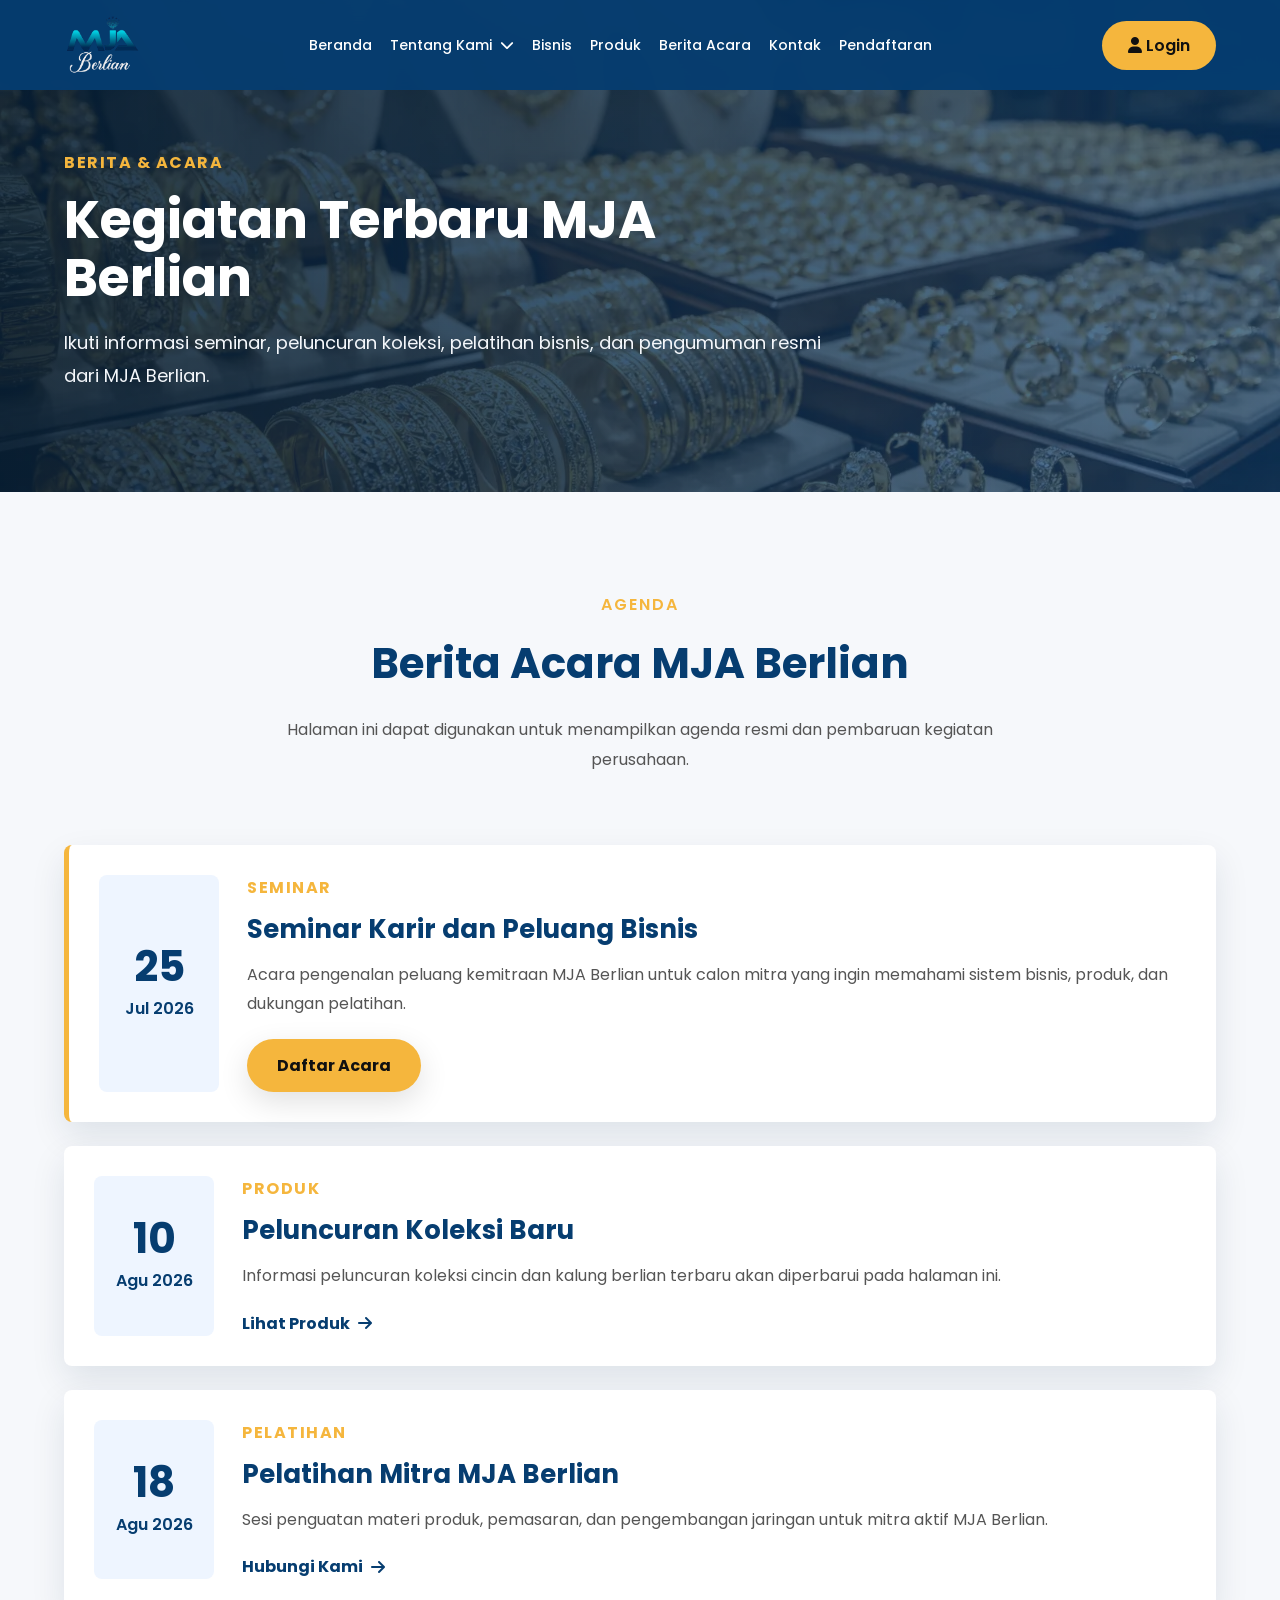
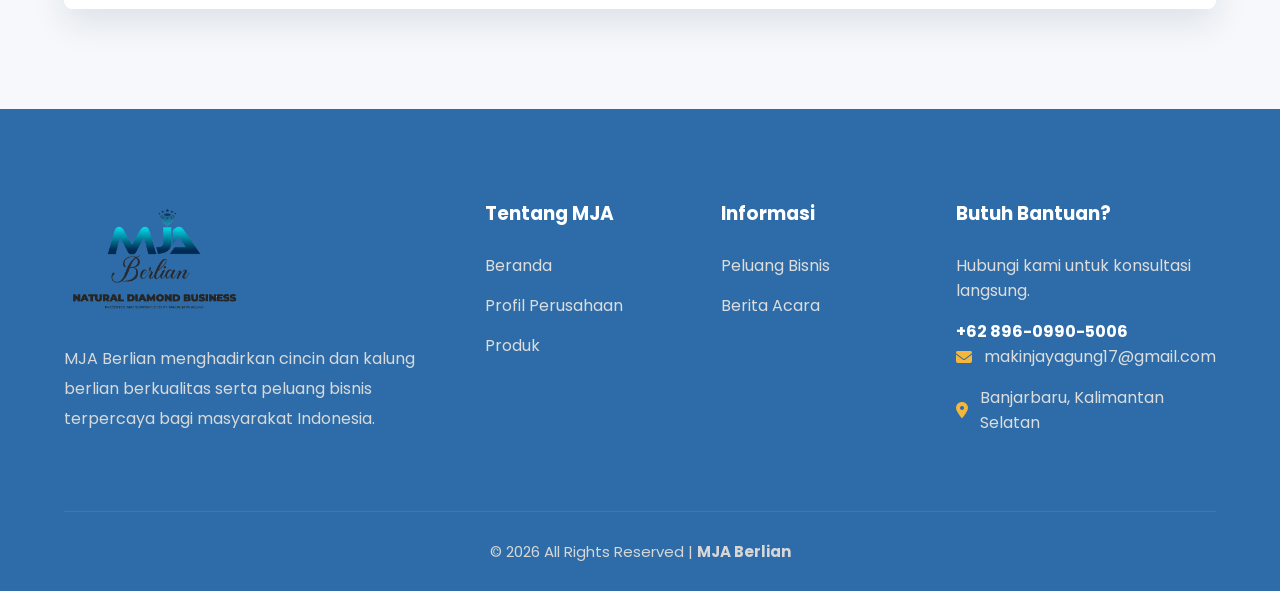
==== berita-acara.html @ 24bf53c7 "update terbaru" ====
<!DOCTYPE html>
<html lang="id">
<head>
    <meta charset="UTF-8">
    <meta name="viewport" content="width=device-width, initial-scale=1.0">
    <title>Berita Acara | MJA Berlian</title>
    <meta name="description" content="Berita, kegiatan, seminar, dan pengumuman resmi MJA Berlian.">
    <link rel="preconnect" href="https://fonts.googleapis.com">
    <link rel="preconnect" href="https://fonts.gstatic.com" crossorigin>
    <link href="https://fonts.googleapis.com/css2?family=Poppins:wght@300;400;500;600;700;800&display=swap" rel="stylesheet">
    <link rel="stylesheet" href="https://cdnjs.cloudflare.com/ajax/libs/font-awesome/6.6.0/css/all.min.css">
    <link rel="stylesheet" href="css/style.css">
    <link rel="stylesheet" href="css/responsive.css">
</head>
<body>
    <header>
        <nav class="navbar">
            <div class="container navbar-container">
                <a href="index.html" class="logo" aria-label="MJA Berlian">
                    <img src="images/logo.png" alt="MJA Berlian" loading="lazy" data-src="images/logo.png">
                </a>

                <ul class="nav-menu">
                    <li><a href="index.html#home">Beranda</a></li>
                    <li class="dropdown">
                        <a href="index.html#tentang">Tentang Kami <i class="fa-solid fa-chevron-down"></i></a>
                        <ul class="dropdown-menu">
                            <li><a href="index.html#profil">Profil</a></li>
                            <li><a href="index.html#visi">Visi & Misi</a></li>
                            <li><a href="index.html#business">Business</a></li>
                            <li><a href="index.html#keunggulan">Keunggulan</a></li>
                        </ul>
                    </li>
                    <li><a href="index.html#peluang">Bisnis</a></li>
                    <li><a href="produk.html">Produk</a></li>
                    <li><a href="berita-acara.html" class="active">Berita Acara</a></li>
                    <li><a href="index.html#contact">Kontak</a></li>
                    <li><a id="pendaftaran-link" href="https://forms.gle/EcQ9DQEofBSi8EZZ6" target="_blank" rel="noopener">Pendaftaran</a></li>
                </ul>

                <div class="nav-right">
                    <a href="https://office.mjaglobal.net/login" class="login-btn" target="_blank" rel="noopener">
                        <i class="fa-solid fa-user"></i> Login
                    </a>
                </div>

                <button id="menuToggle" aria-label="Buka menu" aria-expanded="false">
                    <span></span>
                    <span></span>
                    <span></span>
                </button>
            </div>
        </nav>
    </header>

    <main>
        <section class="news-hero">
            <div class="container">
                <div class="news-hero-content">
                    <span>Berita & Acara</span>
                    <h1>Kegiatan Terbaru MJA Berlian</h1>
                    <p>Ikuti informasi seminar, peluncuran koleksi, pelatihan bisnis, dan pengumuman resmi dari MJA Berlian.</p>
                </div>
            </div>
        </section>

        <section class="news-section">
            <div class="container">
                <div class="section-title">
                    <span>Agenda</span>
                    <h2>Berita Acara MJA Berlian</h2>
                    <p>Halaman ini dapat digunakan untuk menampilkan agenda resmi dan pembaruan kegiatan perusahaan.</p>
                </div>

                <div class="news-list">
                    <article class="news-card featured">
                        <div class="news-date">
                            <strong>25</strong>
                            <span>Jul 2026</span>
                        </div>
                        <div class="news-content">
                            <span class="news-tag">Seminar</span>
                            <h3>Seminar Karir dan Peluang Bisnis</h3>
                            <p>Acara pengenalan peluang kemitraan MJA Berlian untuk calon mitra yang ingin memahami sistem bisnis, produk, dan dukungan pelatihan.</p>
                            <a href="https://forms.gle/EcQ9DQEofBSi8EZZ6" target="_blank" rel="noopener" class="primary-btn">Daftar Acara</a>
                        </div>
                    </article>

                    <article class="news-card">
                        <div class="news-date">
                            <strong>10</strong>
                            <span>Agu 2026</span>
                        </div>
                        <div class="news-content">
                            <span class="news-tag">Produk</span>
                            <h3>Peluncuran Koleksi Baru</h3>
                            <p>Informasi peluncuran koleksi cincin dan kalung berlian terbaru akan diperbarui pada halaman ini.</p>
                            <a href="produk.html" class="text-link">Lihat Produk <i class="fa-solid fa-arrow-right"></i></a>
                        </div>
                    </article>

                    <article class="news-card">
                        <div class="news-date">
                            <strong>18</strong>
                            <span>Agu 2026</span>
                        </div>
                        <div class="news-content">
                            <span class="news-tag">Pelatihan</span>
                            <h3>Pelatihan Mitra MJA Berlian</h3>
                            <p>Sesi penguatan materi produk, pemasaran, dan pengembangan jaringan untuk mitra aktif MJA Berlian.</p>
                            <a href="index.html#contact" class="text-link">Hubungi Kami <i class="fa-solid fa-arrow-right"></i></a>
                        </div>
                    </article>
                </div>
            </div>
        </section>
    </main>

    <footer>
        <div class="container">
            <div class="footer-grid">
                <div class="footer-about">
                    <img src="images/footer-logo.png" alt="MJA Berlian" loading="lazy" data-src="images/footer-logo.png">
                    <p>MJA Berlian menghadirkan cincin dan kalung berlian berkualitas serta peluang bisnis terpercaya bagi masyarakat Indonesia.</p>
                </div>
                <div class="footer-menu">
                    <h3>Tentang MJA</h3>
                    <ul>
                        <li><a href="index.html">Beranda</a></li>
                        <li><a href="index.html#tentang">Profil Perusahaan</a></li>
                        <li><a href="produk.html">Produk</a></li>
                    </ul>
                </div>
                <div class="footer-information">
                    <h3>Informasi</h3>
                    <ul>
                        <li><a href="index.html#peluang">Peluang Bisnis</a></li>
                        <li><a href="berita-acara.html">Berita Acara</a></li>
                    </ul>
                </div>
                <div class="footer-contact">
                    <h3>Butuh Bantuan?</h3>
                    <p>Hubungi kami untuk konsultasi langsung.</p>
                    <h4>+62 896-0990-5006</h4>
                    <p><i class="fa-solid fa-envelope"></i> makinjayagung17@gmail.com</p>
                    <p><i class="fa-solid fa-location-dot"></i> Banjarbaru, Kalimantan Selatan</p>
                </div>
            </div>
            <div class="footer-bottom">
                <p>&copy; 2026 All Rights Reserved | <strong>MJA Berlian</strong></p>
            </div>
        </div>
    </footer>

    <button id="backToTop" aria-label="Kembali ke atas">
        <i class="fa-solid fa-arrow-up"></i>
    </button>

    <script src="js/script.js"></script>
</body>
</html>
---- css/style.css ----
/* ==========================================================
        MJA BERLIAN OFFICIAL WEBSITE
        STYLE.CSS
        PART 1
========================================================== */


/* ==========================================================
                        GOOGLE FONT
========================================================== */

@import url('https://fonts.googleapis.com/css2?family=Poppins:wght@300;400;500;600;700;800&display=swap');


/* ==========================================================
                        RESET
========================================================== */

*{
    margin:0;
    padding:0;
    box-sizing:border-box;
}

html{
    scroll-behavior:smooth;
}

body{

    font-family:'Poppins',sans-serif;

    background:#ffffff;

    color:#333;

    overflow-x:hidden;

}

img{

    width:100%;

    display:block;

}

a{

    text-decoration:none;

}

ul{

    list-style:none;

}

button{

    border:none;

    cursor:pointer;

    font-family:'Poppins',sans-serif;

}

input,
textarea{

    outline:none;

    font-family:'Poppins',sans-serif;

}


/* ==========================================================
                        ROOT
========================================================== */

:root{

    --primary:#003B73;

    --primary-dark:#002B55;

    --secondary:#F5B400;

    --white:#ffffff;

    --text:#555;

    --border:#e7e7e7;

    --background:#f8fbff;

    --shadow:0 10px 30px rgba(0,0,0,.08);

    --radius:20px;

    --transition:.35s ease;

}


/* ==========================================================
                        CONTAINER
========================================================== */

.container{

    width:90%;

    max-width:1280px;

    margin:auto;

}

section{

    padding:100px 0;

}


/* ==========================================================
                    SECTION TITLE
========================================================== */

.section-title{

    text-align:center;

    margin-bottom:70px;

}

.section-title span{

    color:var(--secondary);

    font-weight:600;

    text-transform:uppercase;

    letter-spacing:2px;

}

.section-title h2{

    margin-top:15px;

    font-size:42px;

    color:var(--primary);

}

.section-title p{

    margin:auto;

    margin-top:20px;

    max-width:760px;

    color:var(--text);

    line-height:30px;

}


/* ==========================================================
                        BUTTON
========================================================== */

.primary-btn{

    display:inline-flex;

    align-items:center;

    gap:10px;

    padding:14px 30px;

    background:var(--secondary);

    color:#111;

    border-radius:50px;

    font-weight:700;

    transition:var(--transition);

    box-shadow:0 10px 30px rgba(0,0,0,.12);

}

.primary-btn:hover{

    transform:translateY(-4px);

    box-shadow:0 15px 30px rgba(0,0,0,.15);

}

.secondary-btn{

    display:inline-flex;

    align-items:center;

    justify-content:center;

    padding:16px 34px;

    border-radius:50px;

    border:2px solid #fff;

    color:#fff;

    transition:var(--transition);

}

.secondary-btn:hover{

    background:#fff;

    color:var(--primary);

}

.white-btn{

    display:inline-flex;

    align-items:center;

    gap:8px;

    padding:14px 28px;

    border-radius:40px;

    background:#fff;

    color:var(--primary);

    font-weight:600;

    transition:var(--transition);

}

.white-btn:hover{

    transform:translateY(-3px);

}


/* ==========================================================
                        LOADER
========================================================== */

#loader{

    position:fixed;

    inset:0;

    background:#fff;

    display:flex;

    justify-content:center;

    align-items:center;

    z-index:99999;

}

.loader-content{

    text-align:center;

}

.loader-content img{

    width:140px;

    margin:auto;

    margin-bottom:25px;

}

.loader-circle{

    width:60px;

    height:60px;

    border-radius:50%;

    border:6px solid #ddd;

    border-top:6px solid var(--secondary);

    margin:auto;

    animation:spin 1s linear infinite;

}

.loader-content p{

    margin-top:20px;

    color:var(--primary);

}

@keyframes spin{

    to{

        transform:rotate(360deg);

    }

}


/* ==========================================================
                    BACK TO TOP
========================================================== */

#backToTop{

    position:fixed;

    right:30px;

    bottom:30px;

    width:55px;

    height:55px;

    border-radius:50%;

    background:var(--secondary);

    color:#111;

    font-size:18px;

    display:flex;

    justify-content:center;

    align-items:center;

    box-shadow:var(--shadow);

    opacity:0;

    visibility:hidden;

    transition:.4s;

    z-index:900;

}

#backToTop.show{

    opacity:1;

    visibility:visible;

}


/* ==========================================================
                        NAVBAR
========================================================== */

header{

    position:fixed;

    width:100%;

    top:0;

    left:0;

    z-index:999;

}

.navbar{

    background:#003B73;

    box-shadow:none;

    transition:.35s;

}

.navbar.scrolled{

    box-shadow:0 8px 25px rgba(0,0,0,.15);

}

.navbar-container{

    display:flex;

    justify-content:space-between;

    align-items:center;

    height:90px;

}

.logo img{

    width:180px;

}

.nav-menu{

    display:flex;

    gap:24px;

    align-items:center;

}

.nav-menu>li{

    position:relative;

}

.nav-menu>li>a{

    color:#fff;

    font-weight:500;

    display:flex;

    align-items:center;

    gap:8px;

    transition:.3s;

}

.nav-menu>li>a:hover{

    color:var(--secondary);

}


/* ==========================================================
                        DROPDOWN
========================================================== */

.dropdown-menu{

    position:absolute;

    top:120%;

    left:0;

    width:220px;

    background:#fff;

    border-radius:15px;

    box-shadow:var(--shadow);

    opacity:0;

    visibility:hidden;

    transition:.3s;

    overflow:hidden;

}

.dropdown:hover .dropdown-menu{

    opacity:1;

    visibility:visible;

    top:110%;

}

.dropdown-menu li a{

    display:block;

    padding:15px 20px;

    color:#333;

    transition:.3s;

}

.dropdown-menu li a:hover{

    background:var(--primary);

    color:#fff;

}


/* ==========================================================
                        LOGIN
========================================================== */

.login-btn{

    padding:13px 26px;

    border-radius:40px;

    background:var(--secondary);

    color:#111;

    font-weight:600;

    transition:.3s;

}

.login-btn:hover{

    transform:translateY(-3px);

}


/* ==========================================================
                    HAMBURGER
========================================================== */

#menuToggle{

    display:none;

    flex-direction:column;

    gap:6px;

    cursor:pointer;

}

#menuToggle span{

    width:28px;

    height:3px;

    background:#fff;

    border-radius:20px;

    transition:.25s;

}

#menuToggle.active span:nth-child(1){

    transform: translateY(8px) rotate(45deg);

}

#menuToggle.active span:nth-child(2){

    opacity:0;

}

#menuToggle.active span:nth-child(3){

    transform: translateY(-8px) rotate(-45deg);

}

/* ==========================================================
                        HERO
========================================================== */

.hero{

    position:relative;

    width:100%;

    /* extend hero to sit closer to next section */
    height:calc(100vh - 60px);

    min-height:640px;

    overflow:hidden;

}

/* pull next section up so hero image meets it visually */
.exclusive-products{
    margin-top:-80px;
    padding-top:160px; /* keep visual spacing for content */
}

.hero-slider{

    position:relative;

    width:100%;

    height:100%;

}

.hero-slide{

    position:absolute;

    inset:0;

    opacity:0;

    visibility:hidden;

    transition:1s ease;

}

.hero-slide.active{

    opacity:1;

    visibility:visible;

    z-index:2;

}

.hero-slide img{
 
    width:100%;
 
    height:100%;
 
    object-fit:cover;
 
    /* animation moved to active slide for performance */
 
}

.hero-slide.active img{
 
    animation:zoomHero 12s linear infinite;
 
}

@keyframes zoomHero{

    from{

        transform:scale(1);

    }

    to{

        transform:scale(1.12);

    }

}

.hero-overlay{

    position:absolute;

    inset:0;

    background:linear-gradient(

        rgba(0,25,55,.72),

        rgba(0,40,85,.70)

    );

}

.hero-top-text{

    position:absolute;

    top:18px;

    left:0;

    right:0;

    text-align:center;

    color:var(--secondary);

    font-weight:700;

    z-index:6;

    font-size:15px;

    letter-spacing:1px;

}

.hero .container{

    position:relative;

    height:100%;

    display:flex;

    align-items:center;

    z-index:3;

}

.hero-content{

    max-width:720px;

    color:#fff;

    display:flex;

    flex-direction:column;

    justify-content:center;

    height:100%;

    padding-top:40px; /* push title slightly down from top text */

}

.hero-content span{

    display:inline-block;

    color:var(--secondary);

    font-size:18px;

    font-weight:600;

    margin-bottom:18px;

    letter-spacing:2px;

    text-transform:uppercase;

}

.hero-content h1{

    font-size:54px;

    line-height:1.05;

    margin-bottom:20px;

    font-weight:700;

    text-shadow:0 6px 18px rgba(0,0,0,.32);

}

.hero-content p{

    font-size:18px;

    line-height:34px;

    color:#f2f2f2;

    margin-bottom:40px;

    max-width:650px;

}

.hero-button{

    display:flex;

    gap:18px;

    flex-wrap:wrap;

}


/* ==========================================================
                    HERO NAVIGATION
========================================================== */

.hero-navigation{

    position:absolute;

    top:50%;

    left:0;

    width:100%;

    transform:translateY(-50%);

    display:flex;

    justify-content:space-between;

    padding:0 40px;

    z-index:5;

}

.hero-prev,
.hero-next{

    width:58px;

    height:58px;

    border-radius:50%;

    background:rgba(255,255,255,.18);

    backdrop-filter:blur(8px);

    color:#fff;

    display:flex;

    justify-content:center;

    align-items:center;

    font-size:18px;

    transition:.35s;

}

.hero-prev:hover,
.hero-next:hover{

    background:var(--secondary);

    color:#111;

}


/* ==========================================================
                    HERO DOT
========================================================== */

.hero-indicator{

    position:absolute;

    left:50%;

    bottom:40px;

    transform:translateX(-50%);

    display:flex;

    gap:12px;

    z-index:5;

}

.hero-indicator .dot{

    width:14px;

    height:14px;

    border-radius:50%;

    background:rgba(255,255,255,.5);

    cursor:pointer;

    transition:.35s;

}

.hero-indicator .dot.active{

    background:var(--secondary);

    transform:scale(1.2);

}


/* ==========================================================
                HERO PROGRESS BAR
========================================================== */

.hero-progress{

    position:absolute;

    left:0;

    bottom:0;

    width:100%;

    height:5px;

    background:rgba(255,255,255,.15);

    z-index:6;

}

.progress-bar{

    width:0;

    height:100%;

    background:var(--secondary);

}


/* ==========================================================
                PRODUK EKSKLUSIF
========================================================== */

.exclusive-products{

    background:#fff;

}

.exclusive-grid{

    display:grid;

    grid-template-columns:2fr 1fr;

    gap:30px;

}

.exclusive-right{

    display:grid;

    gap:30px;

}

.exclusive-card{

    position:relative;

    overflow:hidden;

    border-radius:25px;

    min-height:320px;

    box-shadow:var(--shadow);

}

.exclusive-card.large{

    min-height:670px;

}

.exclusive-card img{

    width:100%;

    height:100%;

    object-fit:cover;

    transition:.6s;

}

.exclusive-card:hover img{

    transform:scale(1.08);

}

.exclusive-card .overlay{

    position:absolute;

    inset:0;

    background:linear-gradient(

        rgba(0,0,0,.10),

        rgba(0,0,0,.75)

    );

}

.card-content{

    position:absolute;

    left:35px;

    right:35px;

    bottom:35px;

    color:#fff;

    z-index:2;

}

.product-label{

    display:inline-block;

    padding:8px 18px;

    border-radius:30px;

    background:rgba(255,255,255,.18);

    backdrop-filter:blur(6px);

    margin-bottom:20px;

    font-size:14px;

}

.card-content h3{

    font-size:34px;

    margin-bottom:15px;

}

.card-content p{

    line-height:30px;

    margin-bottom:25px;

    color:#f1f1f1;

}
/* ==========================================================
                    PRODUK TERBAIK
========================================================== */

.best-products{

    background:var(--background);

}

.best-header{

    display:flex;

    justify-content:space-between;

    align-items:center;

    margin-bottom:50px;

    flex-wrap:wrap;

    gap:20px;

}

.best-header span{

    color:var(--secondary);

    font-weight:600;

    text-transform:uppercase;

}

.best-header h2{

    color:var(--primary);

    font-size:40px;

    margin-top:10px;

}

.product-filter{

    display:flex;

    justify-content:center;

    gap:18px;

    margin-bottom:50px;

    flex-wrap:wrap;

}

.filter-btn{

    padding:14px 28px;

    border-radius:40px;

    background:#fff;

    color:var(--primary);

    border:1px solid #ddd;

    transition:var(--transition);

    font-weight:600;

}

.filter-btn.active,
.filter-btn:hover{

    background:var(--primary);

    color:#fff;

}

.product-grid{

    display:grid;

    grid-template-columns:repeat(auto-fit,minmax(280px,1fr));

    gap:30px;

}

.product-card{

    background:#fff;

    border-radius:25px;

    overflow:hidden;

    box-shadow:var(--shadow);

    transition:.4s;

}

.product-card:hover{

    transform:translateY(-12px);

}

.product-image{

    height:270px;

    overflow:hidden;

}

.product-image img{

    width:100%;

    height:100%;

    object-fit:cover;

    transition:.5s;

}

.product-card:hover img{

    transform:scale(1.08);

}

.product-info{

    padding:25px;

}

.product-category{

    display:inline-block;

    padding:7px 18px;

    background:#eef5ff;

    color:var(--primary);

    border-radius:30px;

    font-size:13px;

    margin-bottom:15px;

}

.product-info h3{

    font-size:23px;

    color:var(--primary);

    margin-bottom:12px;

}

.product-info p{

    color:var(--text);

    line-height:28px;

    margin-bottom:20px;

}

.product-footer{

    display:flex;

    justify-content:space-between;

    align-items:center;

}

.product-price{

    color:var(--secondary);

    font-weight:700;

    font-size:20px;

}



/* ==========================================================
                    PELUANG BISNIS
========================================================== */

.business-opportunity{

    background:#fff;

}

.business-wrapper{

    display:grid;

    grid-template-columns:1fr 1fr;

    gap:70px;

    align-items:center;

}

.business-image{

    border-radius:25px;

    overflow:hidden;

    box-shadow:var(--shadow);

}

.business-image img{

    height:600px;

    object-fit:cover;

}

.business-content span{

    color:var(--secondary);

    font-weight:600;

    letter-spacing:2px;

    text-transform:uppercase;

}

.business-content h2{

    margin:20px 0;

    font-size:46px;

    color:var(--primary);

    line-height:1.2;

}

.business-content p{

    margin-bottom:20px;

    color:var(--text);

    line-height:32px;

}



/* ==========================================================
                        ABOUT
========================================================== */

.about-grid{

    display:grid;

    grid-template-columns:1fr 1fr;

    gap:50px;

    align-items:center;

}

.about-text h2{

    color:var(--primary);

    font-size:40px;

    margin-bottom:20px;

}

.about-text p{

    line-height:30px;

    margin-bottom:20px;

}

.about-text ul{

    margin-top:20px;

}

.about-text li{

    margin-bottom:15px;

}

.about-video{

    border-radius:20px;

    overflow:hidden;

    box-shadow:0 20px 40px rgba(0,0,0,.15);

}

.about-video iframe{

    width:100%;

    height:420px;

    border:none;

}

.about-tabs{

    display:flex;

    justify-content:center;

    gap:20px;

    margin-bottom:50px;

}

.tab-btn{

    padding:15px 35px;

    border:none;

    background:#fff;

    border-radius:40px;

    cursor:pointer;

    font-weight:600;

}

.tab-btn.active{

    background:var(--primary);

    color:#fff;

}

.tab-content{

    display:none;

}

.tab-content.active{

    display:block;

}
/* ==========================================================
                    WHY JOIN
========================================================== */

.why-join{

    background:#ffffff;

}

.join-grid{

    display:grid;

    grid-template-columns:repeat(3,1fr);

    gap:30px;

}

.join-card{

    background:#fff;

    border-radius:25px;

    padding:40px 35px;

    box-shadow:var(--shadow);

    transition:.4s;

    text-align:center;

    position:relative;

    overflow:hidden;

}

.join-card::before{

    content:"";

    position:absolute;

    left:0;

    top:0;

    width:100%;

    height:5px;

    background:var(--secondary);

    transform:scaleX(0);

    transition:.4s;

}

.join-card:hover::before{

    transform:scaleX(1);

}

.join-card:hover{

    transform:translateY(-12px);

}

.join-card i{

    width:90px;

    height:90px;

    margin:auto;

    margin-bottom:25px;

    border-radius:50%;

    display:flex;

    justify-content:center;

    align-items:center;

    background:#eef5ff;

    color:var(--primary);

    font-size:36px;

    transition:.4s;

}

.join-card:hover i{

    background:var(--primary);

    color:#fff;

    transform:rotate(360deg);

}

.join-card h3{

    color:var(--primary);

    font-size:24px;

    margin-bottom:18px;

}

.join-card p{

    color:var(--text);

    line-height:30px;

}



/* ==========================================================
                    TESTIMONIAL
========================================================== */

.testimonial-section{

    background:var(--background);

}

.testimonial-slider{

    position:relative;

    max-width:900px;

    margin:auto;

    overflow:hidden;

}

.testimonial-card{

    background:#fff;

    border-radius:30px;

    padding:50px;

    text-align:center;

    box-shadow:var(--shadow);

}

.testimonial-card img{

    width:120px;

    height:120px;

    border-radius:50%;

    object-fit:cover;

    margin:auto;

    margin-bottom:25px;

    border:5px solid var(--secondary);

}

.testimonial-card h3{

    color:var(--primary);

    margin-bottom:8px;

}

.testimonial-card span{

    color:#777;

    display:block;

    margin-bottom:20px;

}

.testimonial-card p{

    color:var(--text);

    line-height:32px;

    font-style:italic;

    max-width:700px;

    margin:auto;

}

.testimonial-stars{

    margin:20px 0;

}

.testimonial-stars i{

    color:#FFD700;

    margin:0 3px;

}

.testimonial-navigation{

    display:flex;

    justify-content:center;

    gap:15px;

    margin-top:40px;

}

.testimonial-navigation button{

    width:50px;

    height:50px;

    border-radius:50%;

    background:var(--primary);

    color:#fff;

    transition:.35s;

}

.testimonial-navigation button:hover{

    background:var(--secondary);

    color:#111;

}



/* ==========================================================
                JOIN BANNER
========================================================== */

.join-banner{

    position:relative;

    background:linear-gradient(

        135deg,

        var(--primary),

        #005db5

    );

    color:#fff;

    overflow:hidden;

}

.join-banner::before{

    content:"";

    position:absolute;

    width:400px;

    height:400px;

    border-radius:50%;

    background:rgba(255,255,255,.08);

    top:-180px;

    left:-180px;

}

.join-banner::after{

    content:"";

    position:absolute;

    width:320px;

    height:320px;

    border-radius:50%;

    background:rgba(255,255,255,.06);

    bottom:-150px;

    right:-120px;

}

.join-banner-content{

    position:relative;

    z-index:2;

    text-align:center;

    max-width:900px;

    margin:auto;

}

.join-subtitle{

    display:inline-block;

    color:#FFD76B;

    font-weight:600;

    text-transform:uppercase;

    letter-spacing:2px;

    margin-bottom:18px;

}

.join-banner h2{

    font-size:50px;

    margin-bottom:25px;

}

.join-banner p{

    color:#f5f5f5;

    line-height:34px;

    margin-bottom:40px;

    max-width:760px;

    margin-left:auto;

    margin-right:auto;

}

.join-banner .primary-btn{

    font-size:17px;

}



/* ==========================================================
                CARD ANIMATION
========================================================== */

.product-card,
.join-card,
.exclusive-card,
.info-card{

    transition:all .4s ease;

}

.product-card:hover,
.exclusive-card:hover,
.info-card:hover{

    transform:translateY(-10px);

}



/* ==========================================================
                FADE ANIMATION
========================================================== */

.fade-up{

    animation:fadeUp .8s ease;

}

@keyframes fadeUp{

    from{

        opacity:0;

        transform:translateY(40px);

    }

    to{

        opacity:1;

        transform:translateY(0);

    }

}
/* ==========================================================
                        CONTACT
========================================================== */

.contact-section{

    background:#f8fbff;

}

.contact-wrapper{

    display:grid;

    grid-template-columns:1.2fr .8fr;

    gap:50px;

}

.contact-form{

    background:#fff;

    padding:45px;

    border-radius:25px;

    box-shadow:var(--shadow);

}

.form-group{

    margin-bottom:22px;

}

.form-group label{

    display:block;

    margin-bottom:10px;

    font-weight:600;

    color:var(--primary);

}

.form-group input,
.form-group textarea{

    width:100%;

    padding:16px 20px;

    border:1px solid var(--border);

    border-radius:12px;

    transition:.35s;

    font-size:15px;

}

.form-group textarea{

    resize:none;

}

.form-group input:focus,
.form-group textarea:focus{

    border-color:var(--primary);

    box-shadow:0 0 0 3px rgba(0,59,115,.08);

}

.contact-info{

    display:flex;

    flex-direction:column;

    gap:25px;

}

.info-card{

    background:#fff;

    padding:28px;

    border-radius:20px;

    box-shadow:var(--shadow);

}

.info-card i{

    font-size:34px;

    color:var(--primary);

    margin-bottom:15px;

}

.info-card h3{

    color:var(--primary);

    margin-bottom:10px;

}

.info-card p{

    line-height:28px;

    color:var(--text);

}


/* ==========================================================
                        MAP
========================================================== */

.map{

    overflow:hidden;

    border-radius:20px;

    box-shadow:var(--shadow);

}

.map iframe{

    width:100%;

    height:320px;

    border:none;

}


/* ==========================================================
                    SOCIAL MEDIA
========================================================== */

.social-media{

    display:flex;

    gap:15px;

}

.social-media a{

    width:52px;

    height:52px;

    display:flex;

    justify-content:center;

    align-items:center;

    border-radius:50%;

    background:var(--primary);

    color:#fff;

    transition:.35s;

}

.social-media a:hover{

    background:var(--secondary);

    color:#111;

    transform:translateY(-5px);

}


/* ==========================================================
                        FOOTER
========================================================== */

footer{

    background:#2d6ca8;

    color:#fff;

    padding-top:90px;

}

.footer-grid{

    display:grid;

    grid-template-columns:2fr 1fr 1fr 1fr;

    gap:50px;

    padding-bottom:60px;

}

.footer-about img{

    width:180px;

    margin-bottom:25px;

}

.footer-about p{

    line-height:30px;

    color:#d9d9d9;

}

.footer-menu h3,
.footer-information h3,
.footer-contact h3{

    margin-bottom:25px;

}

.footer-menu ul li,
.footer-information ul li{

    margin-bottom:15px;

}

.footer-menu a,
.footer-information a{

    color:#ddd;

    transition:.3s;

}

.footer-menu a:hover,
.footer-information a:hover{

    color:var(--secondary);

}

.footer-contact p{

    display:flex;

    align-items:center;

    gap:12px;

    margin-bottom:16px;

    color:#ddd;

}

.footer-contact i{

    color:var(--secondary);

}


/* ==========================================================
                    FOOTER BOTTOM
========================================================== */

.footer-bottom{

    border-top:1px solid rgba(255,255,255,.08);

    padding:28px 0;

    text-align:center;

}

.footer-bottom p{

    color:#d7d7d7;

    font-size:15px;

}


/* ==========================================================
                    UTILITIES
========================================================== */

.text-center{

    text-align:center;

}

.mt-1{

    margin-top:10px;

}

.mt-2{

    margin-top:20px;

}

.mt-3{

    margin-top:30px;

}

.mb-1{

    margin-bottom:10px;

}

.mb-2{

    margin-bottom:20px;

}

.mb-3{

    margin-bottom:30px;

}

.d-flex{

    display:flex;

}

.align-center{

    align-items:center;

}

.justify-between{

    justify-content:space-between;

}

.shadow{

    box-shadow:var(--shadow);

}

.rounded{

    border-radius:20px;

}


/* ==========================================================
                    SCROLLBAR
========================================================== */

::-webkit-scrollbar{

    width:10px;

}

::-webkit-scrollbar-track{

    background:#ececec;

}

::-webkit-scrollbar-thumb{

    background:var(--primary);

    border-radius:50px;

}

::-webkit-scrollbar-thumb:hover{

    background:var(--secondary);

}


/* ==========================================================
                    TEXT SELECTION
========================================================== */

::selection{

    background:var(--primary);

    color:#fff;

}


/* ==========================================================
                    IMAGE
========================================================== */

img{

    transition:.4s;

}


/* ==========================================================
                    GLOBAL HOVER
========================================================== */

button,
a,
.product-card,
.join-card,
.exclusive-card,
.info-card{

    transition:all .35s ease;

}
/* CODEX POLISH */
.logo img{max-height:58px;width:auto;object-fit:contain}
.nav-menu a.active{color:var(--secondary)}
#backToTop{position:fixed;right:24px;bottom:24px;width:48px;height:48px;border-radius:50%;background:var(--secondary);color:#1b1b1b;display:flex;align-items:center;justify-content:center;box-shadow:0 12px 28px rgba(0,0,0,.18);opacity:0;visibility:hidden;transform:translateY(12px);transition:var(--transition);z-index:1000}
#backToTop.show{opacity:1;visibility:visible;transform:translateY(0)}
.product-card img,.exclusive-card img,.main-image img{background:#f5f7fb}
.fade-up{animation:codexFadeUp .55s ease both}
@keyframes codexFadeUp{from{opacity:0;transform:translateY(18px)}to{opacity:1;transform:translateY(0)}}
.empty-product,.product-not-found{grid-column:1/-1;text-align:center;padding:48px 28px;background:#fff;border:1px solid var(--border);border-radius:var(--radius);box-shadow:var(--shadow)}
.empty-product i,.product-not-found i{font-size:44px;color:var(--secondary);margin-bottom:16px}
@media screen and (max-width:992px){.nav-right{margin-left:auto}.logo img{max-height:48px}.nav-menu{box-shadow:-20px 0 40px rgba(0,0,0,.18)}}

/* Final visual polish */
:root{
    --primary:#063d70;
    --primary-dark:#082846;
    --secondary:#f5b63d;
    --background:#f6f8fb;
    --radius:8px;
    --shadow:0 14px 34px rgba(8,40,70,.10);
}

body{
    color:#26313f;
    background:#fff;
}

section{
    scroll-margin-top:90px;
}

.navbar{
    background:rgba(6,61,112,.96);
    backdrop-filter:blur(12px);
}

.navbar-container{
    gap:24px;
}

.nav-menu{
    gap:18px;
}

.nav-menu>li>a{
    font-size:14px;
    white-space:nowrap;
}

#menuToggle{
    background:transparent;
}

.primary-btn,
.secondary-btn,
.white-btn,
.login-btn,
.filter-btn{
    border-radius:999px;
}

.hero{
    min-height:680px;
}

.hero-overlay{
    background:linear-gradient(90deg,rgba(6,32,55,.86),rgba(6,61,112,.58),rgba(10,10,10,.22));
}

.hero-content h1{
    letter-spacing:0;
}

.hero-content p{
    max-width:700px;
}

.exclusive-products{
    margin-top:0;
    padding-top:100px;
}

.exclusive-card,
.product-card,
.join-card,
.testimonial-card,
.contact-form,
.info-card,
.business-image,
.about-video,
.map,
.product-sidebar,
.news-card{
    border-radius:8px;
}

.exclusive-card,
.product-card,
.join-card,
.testimonial-card,
.info-card,
.contact-form{
    border:1px solid rgba(6,61,112,.08);
}

.exclusive-grid{
    grid-template-columns:minmax(0,1.25fr) minmax(320px,.75fr);
}

.exclusive-right{
    display:grid;
    grid-template-rows:1fr 1fr;
    gap:30px;
}

.exclusive-card.large,
.exclusive-card{
    min-height:360px;
}

.exclusive-card.large{
    min-height:640px;
}

.join-grid{
    grid-template-columns:repeat(4,minmax(0,1fr));
}

.join-card{
    text-align:left;
}

.join-card i{
    margin-left:0;
    width:64px;
    height:64px;
    font-size:26px;
}

.join-banner::before,
.join-banner::after{
    content:none;
}

.join-banner .secondary-btn{
    margin-left:12px;
}

.product-footer .detail-btn{
    flex:0 0 46px;
    width:46px;
    height:46px;
    border-radius:50%;
    padding:0;
}

.product-footer .detail-btn i{
    margin:0;
}

.about-text li{
    position:relative;
    padding-left:28px;
    line-height:1.8;
}

.about-text li::before{
    content:"";
    position:absolute;
    top:.72em;
    left:0;
    width:9px;
    height:9px;
    border-radius:50%;
    background:var(--secondary);
    box-shadow:0 0 0 5px rgba(245,182,61,.16);
}

.news-hero{
    min-height:470px;
    display:flex;
    align-items:center;
    padding-top:150px;
    background:linear-gradient(90deg,rgba(6,32,55,.88),rgba(6,61,112,.68)),url("../images/hero/hero3.jpg") center/cover no-repeat;
    color:#fff;
}

.news-hero-content{
    max-width:760px;
}

.news-hero-content span,
.news-tag{
    color:var(--secondary);
    font-weight:700;
    letter-spacing:1.5px;
    text-transform:uppercase;
}

.news-hero-content h1{
    margin:16px 0 20px;
    font-size:52px;
    line-height:1.12;
}

.news-hero-content p{
    font-size:18px;
    line-height:1.8;
    color:#f4f7fb;
}

.news-section{
    background:var(--background);
}

.news-list{
    display:grid;
    gap:24px;
}

.news-card{
    display:grid;
    grid-template-columns:120px 1fr;
    gap:28px;
    padding:30px;
    background:#fff;
    box-shadow:var(--shadow);
}

.news-card.featured{
    border-left:5px solid var(--secondary);
}

.news-date{
    min-height:112px;
    display:flex;
    flex-direction:column;
    align-items:center;
    justify-content:center;
    border-radius:8px;
    background:#eef5ff;
    color:var(--primary);
}

.news-date strong{
    font-size:42px;
    line-height:1;
}

.news-date span{
    margin-top:8px;
    font-weight:600;
}

.news-content h3{
    margin:10px 0 12px;
    color:var(--primary);
    font-size:26px;
}

.news-content p{
    margin-bottom:20px;
    color:var(--text);
    line-height:1.8;
}

.text-link{
    display:inline-flex;
    align-items:center;
    gap:8px;
    color:var(--primary);
    font-weight:700;
}

.text-link:hover{
    color:var(--secondary);
}

@media screen and (max-width:1200px){
    .join-grid{
        grid-template-columns:repeat(2,minmax(0,1fr));
    }
}

@media screen and (max-width:992px){
    .nav-right{
        display:none;
    }

    .nav-menu>li>a{
        font-size:15px;
        white-space:normal;
    }

    .exclusive-grid{
        grid-template-columns:1fr;
    }

    .exclusive-card.large{
        min-height:430px;
    }
}

@media screen and (max-width:768px){
    .hero{
        min-height:640px;
    }

    .join-grid,
    .news-card{
        grid-template-columns:1fr;
    }

    .join-card{
        text-align:center;
    }

    .join-card i{
        margin-left:auto;
    }

    .join-banner .secondary-btn{
        margin:14px 0 0;
    }

    .news-hero{
        min-height:420px;
        padding-top:130px;
    }

    .news-hero-content h1{
        font-size:36px;
    }

    .news-date{
        width:112px;
    }
}

/* Centered homepage hero */
.hero{
    height:100vh;
    min-height:660px;
}

.hero-slide img{
    object-position:center center;
}

.hero-overlay{
    background:
        radial-gradient(circle at center, rgba(6,61,112,.40), rgba(5,24,42,.84) 72%),
        linear-gradient(180deg, rgba(5,24,42,.40), rgba(5,24,42,.66));
}

.hero-top-text{
    top:128px;
    left:50%;
    right:auto;
    transform:translateX(-50%);
    width:max-content;
    max-width:90%;
    padding:9px 20px;
    border:1px solid rgba(255,255,255,.24);
    border-radius:999px;
    background:rgba(255,255,255,.12);
    backdrop-filter:blur(10px);
    color:#ffd36a;
}

.hero .container{
    justify-content:center;
    text-align:center;
}

.hero-content{
    max-width:860px;
    align-items:center;
    justify-content:center;
    margin:0 auto;
    padding-top:90px;
    text-align:center;
}

.hero-content span{
    margin-left:auto;
    margin-right:auto;
}

.hero-content h1{
    max-width:900px;
    margin-left:auto;
    margin-right:auto;
    font-size:clamp(44px, 6vw, 82px);
    line-height:1.04;
}

.hero-content p{
    max-width:760px;
    margin-left:auto;
    margin-right:auto;
}

.hero-button{
    justify-content:center;
}

.hero-indicator{
    bottom:48px;
}

@media screen and (max-width:768px){
    .hero{
        min-height:620px;
        height:92vh;
    }

    .hero-top-text{
        top:104px;
        font-size:12px;
        padding:8px 15px;
    }

    .hero-content{
        padding-top:72px;
    }

    .hero-content h1{
        font-size:clamp(34px, 11vw, 52px);
    }

    .hero-content p{
        max-width:92%;
    }
}

/* Hero expanded and attached to products section */
.hero{
    height:112vh;
    min-height:780px;
    margin-bottom:0;
}

.hero-slider,
.hero-slide{
    height:100%;
}

.hero-slide .container{
    position:absolute;
    inset:0;
    width:90%;
    max-width:1280px;
    height:100%;
    display:flex;
    align-items:center;
    justify-content:center;
    margin:auto;
    z-index:3;
}

.hero-content{
    min-height:auto;
    height:auto;
    padding-top:72px;
}

.hero-content h1,
.hero-content p,
.hero-content span,
.hero-button{
    position:relative;
    z-index:4;
}

.exclusive-products{
    margin-top:0 !important;
    padding-top:0 !important;
}

.exclusive-products .section-title{
    margin-top:0;
    padding-top:0;
}

@media screen and (max-width:768px){
    .hero{
        height:100vh;
        min-height:680px;
    }

    .hero-slide .container{
        width:94%;
    }

    .hero-content{
        padding-top:58px;
    }
}
---- css/responsive.css ----
/* ==========================================================
        RESPONSIVE.CSS
        PART 1
        Laptop & Tablet Landscape
========================================================== */


/* ==========================================================
                    MAX WIDTH 1200px
========================================================== */

@media screen and (max-width:1200px){

    .container{

        width:92%;

    }

    section{

        padding:90px 0;

    }

    .section-title h2{

        font-size:38px;

    }

    /* HERO */

    .hero-content h1{

        font-size:58px;

    }

    .hero-content p{

        font-size:17px;

        line-height:30px;

    }

    /* PRODUK EKSKLUSIF */

    .exclusive-grid{

        gap:25px;

    }

    .exclusive-card.large{

        min-height:600px;

    }

    .card-content h3{

        font-size:30px;

    }

    /* PRODUK */

    .product-grid{

        grid-template-columns:repeat(3,1fr);

    }

    /* ABOUT */

    .business-wrapper{

        gap:45px;

    }

    .about-grid{

        gap:45px;

    }

    /* WHY JOIN */

    .join-grid{

        grid-template-columns:repeat(3,1fr);

        gap:25px;

    }

    .join-card{

        padding:35px 25px;

    }

    /* CONTACT */

    .contact-wrapper{

        gap:35px;

    }

}


/* ==========================================================
                    MAX WIDTH 992px
========================================================== */

@media screen and (max-width:992px){

    /* SECTION */

    section{

        padding:80px 0;

    }

    .section-title{

        margin-bottom:55px;

    }

    .section-title h2{

        font-size:34px;

    }

    /* =====================
            NAVBAR
    ====================== */

    .navbar-container{

        height:80px;

    }

    #menuToggle{

        display:flex;

    }

    .nav-menu{

        position:fixed;

        top:80px;

        right:-100%;

        width:300px;

        height:calc(100vh - 80px);

        background:#003B73;

        flex-direction:column;

        justify-content:flex-start;

        align-items:flex-start;

        padding:35px;

        gap:0;

        transition:.4s;

        overflow-y:auto;

        z-index:999;

    }

    .nav-menu.active{

        right:0;

    }

    .nav-menu li{

        width:100%;

        border-bottom:1px solid rgba(255,255,255,.08);

    }

    .nav-menu li a{

        display:flex;

        justify-content:space-between;

        width:100%;

        padding:18px 0;

    }

    .dropdown-menu{

        position:static;

        width:100%;

        opacity:1;

        visibility:visible;

        display:none;

        margin-bottom:15px;

        background:rgba(255,255,255,.08);

        box-shadow:none;

        border-radius:12px;

    }

    .dropdown.active .dropdown-menu{

        display:block;

    }

    .dropdown-menu li a{

        color:#fff;

        padding:14px 18px;

    }

    .login-btn{

        margin-top:25px;

        width:100%;

        text-align:center;

        justify-content:center;

    }

    /* =====================
            HERO
    ====================== */

    .hero{

        height:90vh;

    }

    .hero-content{

        max-width:100%;

    }

    .hero-content h1{

        font-size:48px;

    }

    .hero-content p{

        max-width:100%;

    }

    .hero-navigation{

        padding:0 20px;

    }

    .hero-prev,
    .hero-next{

        width:50px;

        height:50px;

    }

    /* =====================
        PRODUK EKSKLUSIF
    ====================== */

    .exclusive-grid{

        grid-template-columns:1fr;

    }

    .exclusive-right{

        grid-template-columns:repeat(2,1fr);

        gap:20px;

    }

    .exclusive-card.large{

        min-height:450px;

    }

    .exclusive-card{

        min-height:260px;

    }

    /* =====================
            PRODUK
    ====================== */

    .best-header{

        flex-direction:column;

        text-align:center;

    }

    .product-grid{

        grid-template-columns:repeat(2,1fr);

    }

    /* =====================
        BUSINESS
    ====================== */

    .business-wrapper{

        grid-template-columns:1fr;

    }

    .business-image img{

        height:450px;

    }

    /* =====================
            ABOUT
    ====================== */

    .about-grid{

        grid-template-columns:1fr;

    }

    .about-image img{

        height:450px;

    }

    .about-tabs{

        gap:12px;

    }

    .tab-button{

        padding:13px 24px;

        font-size:14px;

    }

    /* =====================
        WHY JOIN
    ====================== */

    .join-grid{

        grid-template-columns:repeat(2,1fr);

    }

    /* =====================
        TESTIMONI
    ====================== */

    .testimonial-card{

        padding:40px;

    }

    /* =====================
        JOIN BANNER
    ====================== */

    .join-banner h2{

        font-size:40px;

    }

    .join-banner p{

        font-size:16px;

    }

    /* =====================
        CONTACT
    ====================== */

    .contact-wrapper{

        grid-template-columns:1fr;

    }

    .contact-form{

        order:2;

    }

    .contact-info{

        order:1;

    }

    /* =====================
        FOOTER
    ====================== */

    .footer-grid{

        grid-template-columns:repeat(2,1fr);

        gap:40px;

    }

}
/* ==========================================================
        RESPONSIVE
        PART 2
        TABLET (768px)
========================================================== */

@media screen and (max-width:768px){

    /* ======================
            GLOBAL
    ======================= */

    section{

        padding:70px 0;

    }

    .container{

        width:94%;

    }

    .section-title{

        margin-bottom:45px;

    }

    .section-title h2{

        font-size:30px;

        line-height:42px;

    }

    .section-title p{

        font-size:15px;

        line-height:28px;

    }

    /* ======================
            NAVBAR
    ======================= */

    .logo img{

        width:140px;

    }

    .nav-menu{

        width:100%;

    }

    /* ======================
            HERO
    ======================= */

    .hero{

        height:85vh;

    }

    .hero-content{

        text-align:center;

    }

    .hero-content span{

        font-size:15px;

    }

    .hero-content h1{

        font-size:40px;

        line-height:1.25;

    }

    .hero-content p{

        font-size:16px;

        line-height:28px;

        margin-bottom:30px;

    }

    .hero-button{

        justify-content:center;

        flex-direction:column;

        align-items:center;

        gap:15px;

    }

    .hero-button a{

        width:240px;

        justify-content:center;

    }

    .hero-navigation{

        display:none;

    }

    .hero-indicator{

        bottom:20px;

    }

    /* ======================
        PRODUK EKSKLUSIF
    ======================= */

    .exclusive-right{

        grid-template-columns:1fr;

    }

    .exclusive-card.large{

        min-height:380px;

    }

    .exclusive-card{

        min-height:260px;

    }

    .card-content{

        left:25px;

        right:25px;

        bottom:25px;

    }

    .card-content h3{

        font-size:28px;

    }

    /* ======================
        PRODUK
    ======================= */

    .product-filter{

        gap:12px;

    }

    .filter-btn{

        padding:12px 22px;

        font-size:14px;

    }

    .product-grid{

        grid-template-columns:1fr;

    }

    .product-image{

        height:250px;

    }

    /* ======================
        BUSINESS
    ======================= */

    .business-content{

        text-align:center;

    }

    .business-content h2{

        font-size:34px;

    }

    .business-image img{

        height:360px;

    }

    /* ======================
            ABOUT
    ======================= */

    .about-tabs{

        justify-content:center;

    }

    .tab-button{

        width:100%;

        text-align:center;

    }

    .about-image img{

        height:360px;

    }

    .about-text{

        text-align:center;

    }

    .about-text ul{

        text-align:left;

        margin-top:25px;

    }

    /* ======================
        WHY JOIN
    ======================= */

    .join-grid{

        grid-template-columns:1fr;

    }

    .join-card{

        padding:35px 25px;

    }

    /* ======================
        TESTIMONI
    ======================= */

    .testimonial-card{

        padding:35px 25px;

    }

    .testimonial-card img{

        width:100px;

        height:100px;

    }

    .testimonial-card p{

        font-size:15px;

        line-height:28px;

    }

    /* ======================
        JOIN BANNER
    ======================= */

    .join-banner{

        padding:70px 0;

    }

    .join-banner h2{

        font-size:34px;

        line-height:1.3;

    }

    .join-banner p{

        font-size:15px;

        line-height:30px;

    }

    /* ======================
        CONTACT
    ======================= */

    .contact-form{

        padding:30px;

    }

    .info-card{

        padding:25px;

    }

    .map iframe{

        height:280px;

    }

    /* ======================
        FOOTER
    ======================= */

    .footer-grid{

        grid-template-columns:1fr;

        text-align:center;

    }

    .footer-about img{

        margin:0 auto 20px;

    }

    .footer-contact p{

        justify-content:center;

    }

    .social-media{

        justify-content:center;

    }

}
/* ==========================================================
        RESPONSIVE
        PART 3
        MOBILE (576px)
========================================================== */

@media screen and (max-width:576px){

    /* ======================
            GLOBAL
    ======================= */

    section{

        padding:60px 0;

    }

    .section-title h2{

        font-size:26px;

        line-height:38px;

    }

    .section-title p{

        font-size:14px;

        line-height:26px;

    }

    /* ======================
            NAVBAR
    ======================= */

    .navbar-container{

        height:70px;

    }

    .logo img{

        width:130px;

    }

    .nav-menu{

        padding:25px;

    }

    .nav-menu li a{

        font-size:15px;

    }

    /* ======================
            HERO
    ======================= */

    .hero{

        height:80vh;

    }

    .hero-content span{

        font-size:13px;

        letter-spacing:1px;

    }

    .hero-content h1{

        font-size:30px;

        line-height:1.3;

    }

    .hero-content p{

        font-size:14px;

        line-height:24px;

    }

    .hero-button a{

        width:100%;

        font-size:14px;

    }

    /* ======================
        PRODUK EKSKLUSIF
    ======================= */

    .card-content h3{

        font-size:24px;

    }

    .card-content p{

        font-size:14px;

        line-height:24px;

    }

    .product-label{

        font-size:12px;

    }

    /* ======================
        PRODUK TERBAIK
    ======================= */

    .filter-btn{

        width:100%;

        text-align:center;

        font-size:14px;

    }

    .product-info h3{

        font-size:20px;

    }

    .product-info p{

        font-size:14px;

    }

    .product-price{

        font-size:18px;

    }

    /* ======================
        BUSINESS
    ======================= */

    .business-content h2{

        font-size:28px;

    }

    .business-content p{

        font-size:14px;

        line-height:26px;

    }

    /* ======================
            ABOUT
    ======================= */

    .tab-button{

        font-size:14px;

        padding:12px 18px;

    }

    .about-text h3{

        font-size:24px;

    }

    .about-text p{

        font-size:14px;

        line-height:26px;

    }
    @media(max-width:768px){

    .about-video iframe{

        height:250px;

    }

}

    /* ======================
        WHY JOIN
    ======================= */

    .join-card{

        padding:30px 20px;

    }

    .join-card h3{

        font-size:20px;

    }

    .join-card p{

        font-size:14px;

        line-height:26px;

    }

    .join-card i{

        width:75px;

        height:75px;

        font-size:30px;

    }

    /* ======================
        TESTIMONI
    ======================= */

    .testimonial-card{

        padding:30px 20px;

    }

    .testimonial-card p{

        font-size:14px;

        line-height:26px;

    }

    /* ======================
        JOIN BANNER
    ======================= */

    .join-banner h2{

        font-size:28px;

    }

    .join-banner p{

        font-size:14px;

        line-height:26px;

    }

    .join-banner .primary-btn{

        width:100%;

        justify-content:center;

    }

    /* ======================
        CONTACT
    ======================= */

    .contact-form{

        padding:25px;

    }

    .form-group input,
    .form-group textarea{

        padding:14px 16px;

        font-size:14px;

    }

    .info-card h3{

        font-size:18px;

    }

    .info-card p{

        font-size:14px;

    }

    .map iframe{

        height:240px;

    }

    /* ======================
        FOOTER
    ======================= */

    .footer-about p{

        font-size:14px;

    }

    .footer-menu a,
    .footer-information a{

        font-size:14px;

    }

    .footer-bottom p{

        font-size:13px;

    }

}
/* ==========================================================
        RESPONSIVE
        PART 4
        SMALL MOBILE (≤400px) + FINAL FIX
========================================================== */

@media screen and (max-width:400px){

    /* ======================
            GLOBAL FIX
    ======================= */

    html, body{

        overflow-x:hidden;

    }

    section{

        padding:50px 0;

    }

    .container{

        width:92%;

    }

    /* ======================
            SECTION TITLE
    ======================= */

    .section-title h2{

        font-size:22px;

        line-height:32px;

    }

    .section-title span{

        font-size:12px;

    }

    .section-title p{

        font-size:13px;

        line-height:24px;

    }

    /* ======================
            HERO
    ======================= */

    .hero{

        height:75vh;

    }

    .hero-content h1{

        font-size:26px;

    }

    .hero-content p{

        font-size:13px;

        line-height:22px;

    }

    /* ======================
        BUTTON FIX
    ======================= */

    .primary-btn,
    .secondary-btn,
    .white-btn{

        padding:12px 18px;

        font-size:13px;

    }

    /* ======================
        PRODUK
    ======================= */

    .product-image{

        height:220px;

    }

    .product-info{

        padding:18px;

    }

    .product-info h3{

        font-size:18px;

    }

    /* ======================
        EXCLUSIVE CARD
    ======================= */

    .card-content h3{

        font-size:20px;

    }

    .card-content p{

        font-size:13px;

        line-height:22px;

    }

    /* ======================
        WHY JOIN
    ======================= */

    .join-card{

        padding:25px 18px;

    }

    .join-card h3{

        font-size:18px;

    }

    .join-card i{

        width:65px;

        height:65px;

        font-size:26px;

    }

    .join-card p{

        font-size:13px;

        line-height:22px;

    }

    /* ======================
        TESTIMONI
    ======================= */

    .testimonial-card{

        padding:25px 15px;

    }

    .testimonial-card img{

        width:80px;

        height:80px;

    }

    .testimonial-card p{

        font-size:13px;

    }

    /* ======================
        CONTACT
    ======================= */

    .contact-form{

        padding:20px;

    }

    .form-group input,
    .form-group textarea{

        font-size:13px;

        padding:12px 14px;

    }

    /* ======================
        FOOTER
    ======================= */

    .footer-about p,
    .footer-menu a,
    .footer-information a{

        font-size:13px;

    }

    .footer-bottom p{

        font-size:12px;

    }

    /* ======================
        FIX SPACING OVERFLOW
    ======================= */

    .hero-content{

        padding:0 10px;

    }

    .business-content h2{

        font-size:24px;

    }

    .join-banner h2{

        font-size:24px;

    }

    .map iframe{

        height:200px;

    }

}
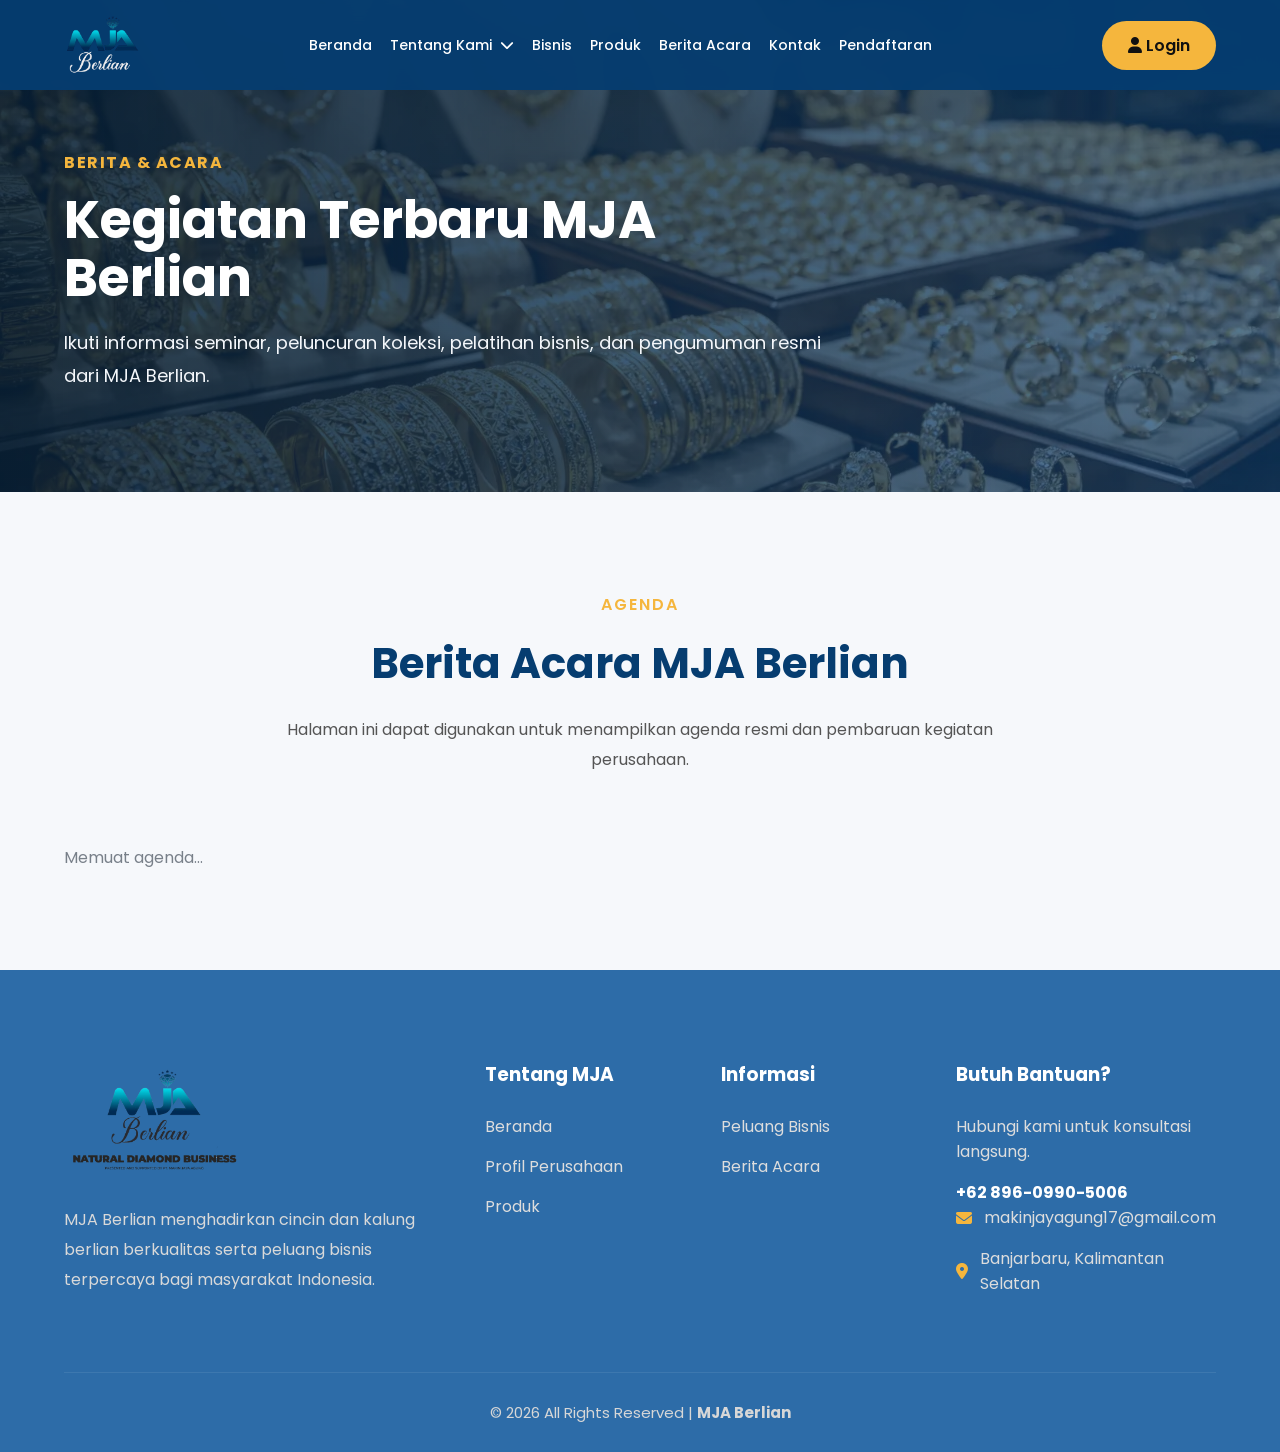
==== commit 95d8e907: "Refactor news list and script loading in berita-acara.html Updated the news list section to include " ====
--- a/berita-acara.html
+++ b/berita-acara.html
@@ -72,45 +72,8 @@
                     <p>Halaman ini dapat digunakan untuk menampilkan agenda resmi dan pembaruan kegiatan perusahaan.</p>
                 </div>
 
-                <div class="news-list">
-                    <article class="news-card featured">
-                        <div class="news-date">
-                            <strong>25</strong>
-                            <span>Jul 2026</span>
-                        </div>
-                        <div class="news-content">
-                            <span class="news-tag">Seminar</span>
-                            <h3>Seminar Karir dan Peluang Bisnis</h3>
-                            <p>Acara pengenalan peluang kemitraan MJA Berlian untuk calon mitra yang ingin memahami sistem bisnis, produk, dan dukungan pelatihan.</p>
-                            <a href="https://forms.gle/EcQ9DQEofBSi8EZZ6" target="_blank" rel="noopener" class="primary-btn">Daftar Acara</a>
-                        </div>
-                    </article>
-
-                    <article class="news-card">
-                        <div class="news-date">
-                            <strong>10</strong>
-                            <span>Agu 2026</span>
-                        </div>
-                        <div class="news-content">
-                            <span class="news-tag">Produk</span>
-                            <h3>Peluncuran Koleksi Baru</h3>
-                            <p>Informasi peluncuran koleksi cincin dan kalung berlian terbaru akan diperbarui pada halaman ini.</p>
-                            <a href="produk.html" class="text-link">Lihat Produk <i class="fa-solid fa-arrow-right"></i></a>
-                        </div>
-                    </article>
-
-                    <article class="news-card">
-                        <div class="news-date">
-                            <strong>18</strong>
-                            <span>Agu 2026</span>
-                        </div>
-                        <div class="news-content">
-                            <span class="news-tag">Pelatihan</span>
-                            <h3>Pelatihan Mitra MJA Berlian</h3>
-                            <p>Sesi penguatan materi produk, pemasaran, dan pengembangan jaringan untuk mitra aktif MJA Berlian.</p>
-                            <a href="index.html#contact" class="text-link">Hubungi Kami <i class="fa-solid fa-arrow-right"></i></a>
-                        </div>
-                    </article>
+                <div class="news-list" id="newsList">
+                    <p style="opacity:.6">Memuat agenda...</p>
                 </div>
             </div>
         </section>
@@ -156,6 +119,8 @@
         <i class="fa-solid fa-arrow-up"></i>
     </button>
 
+    <script>document.write('<script src="js/agenda-data.js?v=' + Date.now() + '"><\/script>');</script>
+    <script src="js/agenda.js"></script>
     <script src="js/script.js"></script>
 </body>
 </html>
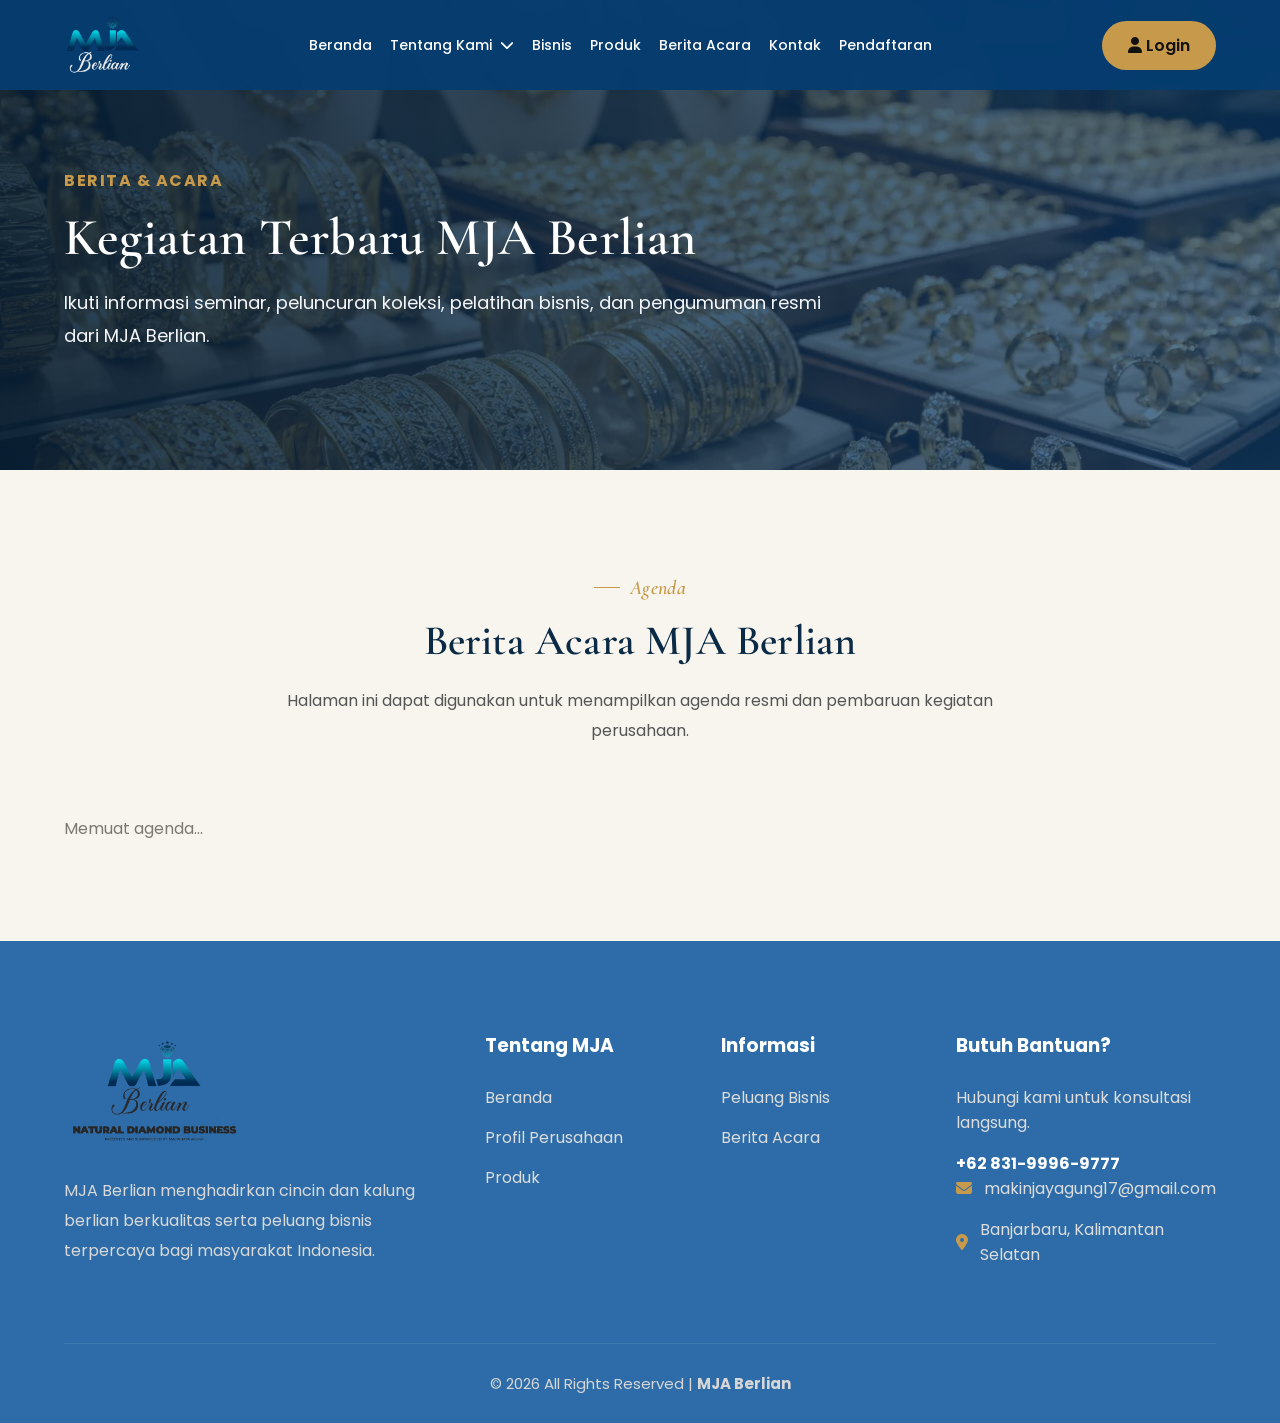
==== commit a3c67ef6: "Update contact phone number in footer" ====
--- a/berita-acara.html
+++ b/berita-acara.html
@@ -104,7 +104,7 @@
                 <div class="footer-contact">
                     <h3>Butuh Bantuan?</h3>
                     <p>Hubungi kami untuk konsultasi langsung.</p>
-                    <h4>+62 896-0990-5006</h4>
+                    <h4>+62 831-9996-9777</h4>
                     <p><i class="fa-solid fa-envelope"></i> makinjayagung17@gmail.com</p>
                     <p><i class="fa-solid fa-location-dot"></i> Banjarbaru, Kalimantan Selatan</p>
                 </div>
--- a/css/style.css
+++ b/css/style.css
@@ -9,7 +9,7 @@
                         GOOGLE FONT
 ========================================================== */
 
-@import url('https://fonts.googleapis.com/css2?family=Poppins:wght@300;400;500;600;700;800&display=swap');
+@import url('https://fonts.googleapis.com/css2?family=Poppins:wght@300;400;500;600;700;800&family=Cormorant+Garamond:ital,wght@0,500;0,600;0,700;1,500&display=swap');
 
 
 /* ==========================================================
@@ -103,6 +103,10 @@
     --radius:20px;
 
     --transition:.35s ease;
+
+    --dark:#15130f;
+
+    --font-display:'Cormorant Garamond', Georgia, serif;
 
 }
 
@@ -2445,17 +2449,62 @@
 
 /* Final visual polish */
 :root{
-    --primary:#063d70;
-    --primary-dark:#082846;
-    --secondary:#f5b63d;
-    --background:#f6f8fb;
+    --primary:#0b2a45;
+    --primary-dark:#071b2d;
+    --secondary:#c79a4b;
+    --background:#f8f5ee;
     --radius:8px;
-    --shadow:0 14px 34px rgba(8,40,70,.10);
+    --shadow:0 18px 40px rgba(9,25,40,.10);
+    --dark:#15130f;
+    --font-display:'Cormorant Garamond', Georgia, serif;
 }
 
 body{
-    color:#26313f;
+    color:#2a2620;
     background:#fff;
+}
+
+/* Display serif for major headings — pairs with Poppins for body/UI text */
+.hero-content h1,
+.news-hero-content h1,
+.product-hero h1,
+.section-title h2{
+    font-family:var(--font-display);
+    font-weight:600;
+    letter-spacing:.2px;
+}
+
+.section-title span{
+    font-family:var(--font-display);
+    font-style:italic;
+    font-weight:600;
+    font-size:20px;
+    letter-spacing:.3px;
+    text-transform:none;
+    display:inline-flex;
+    align-items:center;
+    gap:10px;
+}
+
+.section-title span::before{
+    content:"";
+    width:26px;
+    height:1px;
+    background:var(--secondary);
+}
+
+/* Refined button feel: quieter lift, gold-tinted shadow instead of flat black */
+.primary-btn{
+    box-shadow:0 12px 26px rgba(199,154,75,.28);
+}
+
+.primary-btn:hover{
+    transform:translateY(-2px);
+    box-shadow:0 16px 32px rgba(199,154,75,.36);
+}
+
+.white-btn:hover{
+    box-shadow:0 12px 26px rgba(9,25,40,.14);
 }
 
 section{
